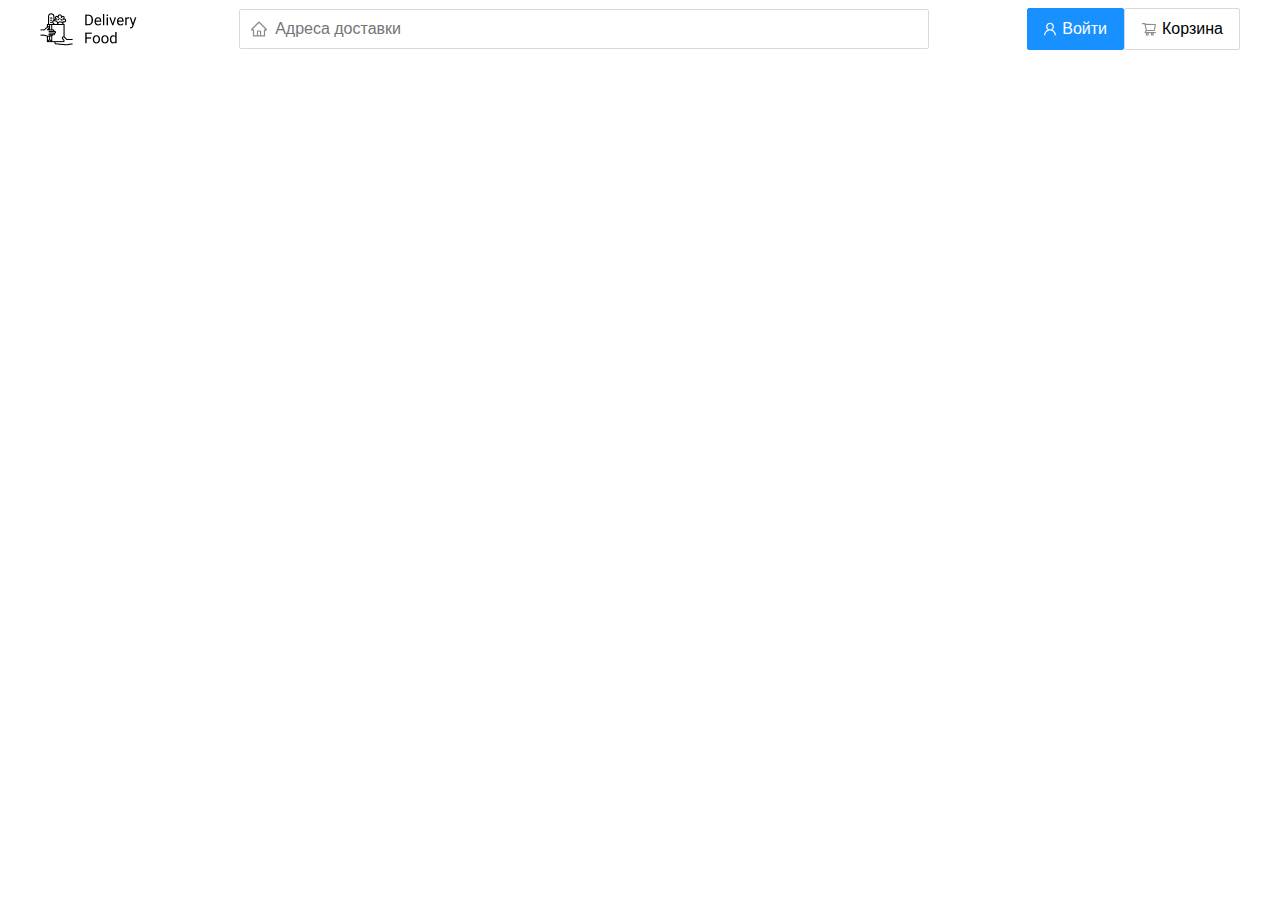
==== index.html @ aa627029 "Start Project" ====
<!DOCTYPE html>
<html lang="ua">

<head>
    <meta charset="UTF-8">
    <meta name="viewport" content="width=device-width, initial-scale=1.0">
    <title>Delivery Food</title>
    <link rel="stylesheet" href="./assets/css/style.css">
</head>

<body>
    <div class="container">
        <header class="header">
            <img src="./assets/img/logo.png" alt="Logo" class="Logo">
            <input type="text" class="input search-input" placeholder="Адреса доставки">
            <div class="buttons">
                <button class="button button-primary">
                    <img src="./assets/img/Vector1.png" alt="log in" class="button-icon">Войти</button>
                <button class="button"><img src="./assets/img/shopping.svg" alt="shopping cart"
                        class="button-icon">Корзина</button>
            </div>
        </header>
    </div>
</body>

</html>
---- assets/css/style.css ----
* {
  box-sizing: border-box;
}
.container {
  max-width: 1200px;
  margin: auto;
}
.header {
  display: flex;
  align-items: center;
  justify-content: space-between;
}
.search-input {
  background-color: #ffffff;
  border: 1px solid #d9d9d9;
  border-radius: 2px;
  height: 40px;
  width: 690px;
  font-size: 16px;
  line-height: 24px;
  background-image: url("../img/Vector.png");
  background-repeat: no-repeat;
  background-position: left 11px center;
  padding-left: 35px;
}
.buttons {
  display: flex;
  align-items: center;
}
.button {
  display: flex;
  align-items: center;
  padding: 8px 16px;
  background-color: #ffffff;
  border: 1px solid #d9d9d9;
  box-sizing: border-box;
  box-shadow: 0px 0px 2px rgba(0, 0, 0, 0, 0015);
  border-radius: 2px;
  font-size: 16px;
  line-height: 24px;
}
.button-primary {
  background-color: #1890ff;
  border: 1px solid #1890ff;
  color: #ffffff;
  margin-right: 10px~;
}
.button-icon {
  margin-right: 6px;
}
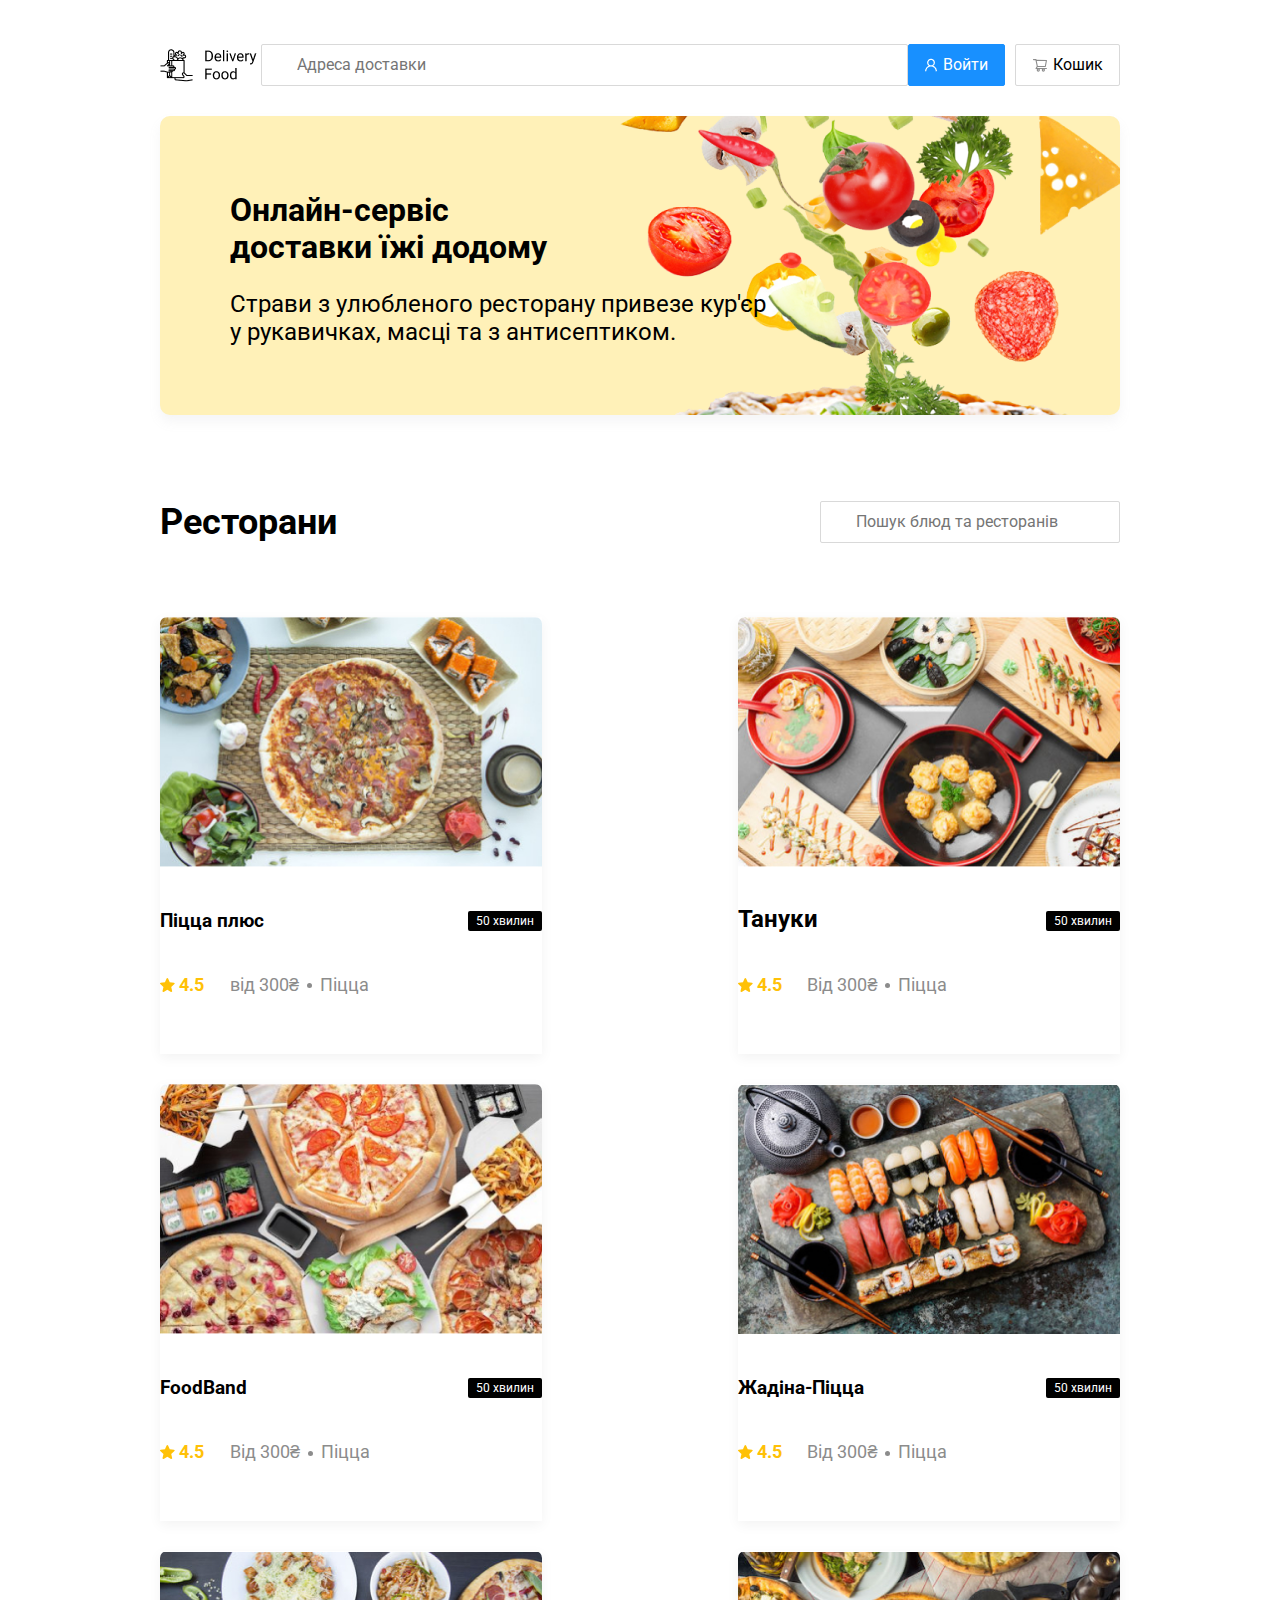
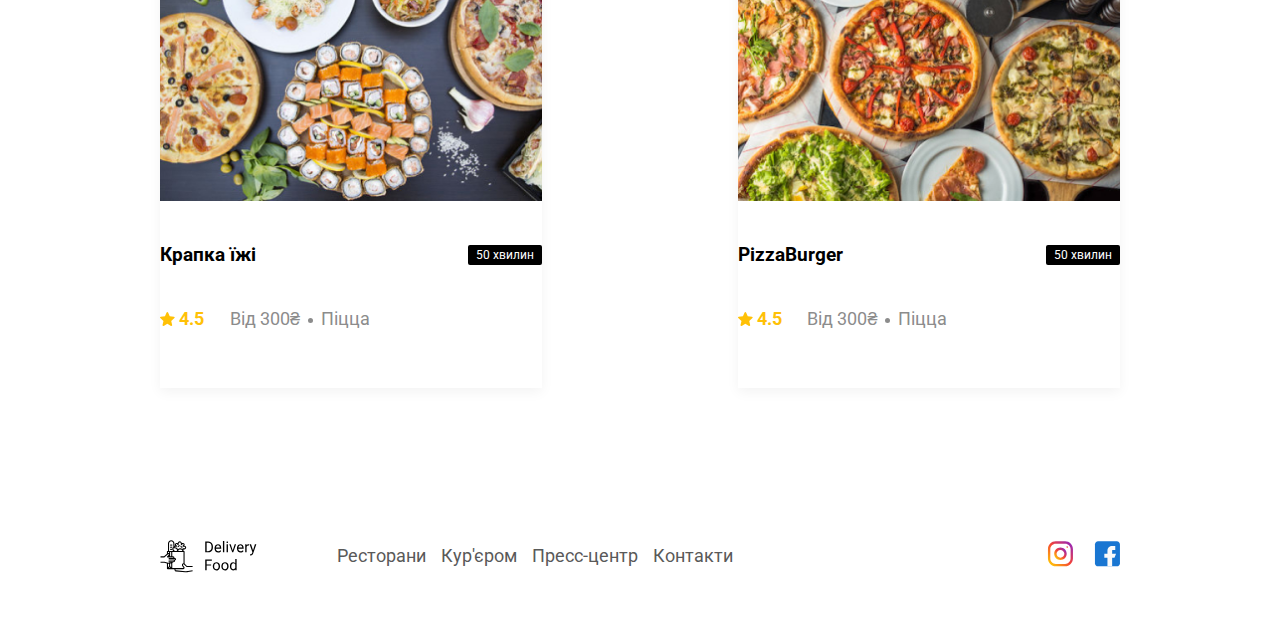
==== commit 61012565: "Done WOrk" ====
--- a/index.html
+++ b/index.html
@@ -5,21 +5,190 @@
     <meta charset="UTF-8">
     <meta name="viewport" content="width=device-width, initial-scale=1.0">
     <title>Delivery Food</title>
+    <link rel="stylesheet" href="./assets/css/normalize.css">
     <link rel="stylesheet" href="./assets/css/style.css">
+    <link rel="preconnect" href="https://fonts.googleapis.com">
+    <link rel="preconnect" href="https://fonts.gstatic.com" crossorigin>
+    <link href="https://fonts.googleapis.com/css2?family=Roboto:wght@100;400;500;700;900&display=swap" rel="stylesheet">
 </head>
 
 <body>
     <div class="container">
         <header class="header">
             <img src="./assets/img/logo.png" alt="Logo" class="Logo">
-            <input type="text" class="input search-input" placeholder="Адреса доставки">
+            <input type="text" class="input input-address" placeholder="Адреса доставки">
             <div class="buttons">
                 <button class="button button-primary">
                     <img src="./assets/img/Vector1.png" alt="log in" class="button-icon">Войти</button>
                 <button class="button"><img src="./assets/img/shopping.svg" alt="shopping cart"
-                        class="button-icon">Корзина</button>
+                        class="button-icon">Кошик</button>
             </div>
         </header>
+        <section class="promo">
+            <h1 class="promo-title">Онлайн-сервіс <br> доставки їжі додому</h1>
+            <p class="promo-text">Страви з улюбленого ресторану привезе кур'єр у рукавичках, масці та з антисептиком.
+            </p>
+        </section>
+        <section class="restaurents">
+            <section class="section-heading">
+                <h2 class="section-title">Ресторани</h2>
+                <input type="text" class="input input-search" placeholder="Пошук блюд та ресторанів">
+            </section>
+            <section class="cards">
+                <div class="card">
+                    <img src="./assets/img/pizza-plus.jpg" alt="pizza-plus" class="card-image">
+                    <div class="card-text">
+                        <div class="card-title">
+                            <h3 class="card-name">Піцца плюс</h3>
+                            <p class="time-for-cook">50 хвилин</p>
+                        </div>
+
+                        <div class="card-info">
+                            <div class="rate">
+                                <img src="./assets/img/Vector.svg" alt="">
+                                <p class="rate-float">4.5</p>
+                            </div>
+
+                            <div class="pricelist">
+                                <p class="price price-coll">від 300₴</p>
+                                <p class="price price-name">Піцца</p>
+                            </div>
+                        </div>
+                    </div>
+                </div>
+
+                <div class="card">
+                    <img src="./assets/img/tanuki.jpg" alt="pizza-plus" class="card-image">
+                    <div class="card-text">
+                        <div class="card-title">
+                            <h3 class="card-name">
+                                <a class="card-link" href="tanuki.html">Тануки</a>
+                            </h3>
+                            <p class="time-for-cook">50 хвилин</p>
+                        </div>
+
+                        <div class="card-info">
+                            <div class="rate">
+                                <img src="./assets/img/Vector.svg" alt="">
+                                <p class="rate-float">4.5</p>
+                            </div>
+
+                            <div class="pricelist">
+                                <p class="price price-coll">Від 300₴</p>
+                                <p class="price price-name">Піцца</p>
+                            </div>
+                        </div>
+                    </div>
+                </div>
+
+                <div class="card">
+                    <img src="./assets/img/foodband.jpg" alt="pizza-plus" class="card-image">
+                    <div class="card-text">
+                        <div class="card-title">
+                            <h3 class="card-name">FoodBand</h3>
+                            <p class="time-for-cook">50 хвилин</p>
+                        </div>
+
+                        <div class="card-info">
+                            <div class="rate">
+                                <img src="./assets/img/Vector.svg" alt="">
+                                <p class="rate-float">4.5</p>
+                            </div>
+
+                            <div class="pricelist">
+                                <p class="price price-coll">Від 300₴</p>
+                                <p class="price price-name">Піцца</p>
+                            </div>
+                        </div>
+                    </div>
+                </div>
+
+                <div class="card">
+                    <img src="./assets/img/jadina-pizza.jpg" alt="pizza-plus" class="card-image">
+                    <div class="card-text">
+                        <div class="card-title">
+                            <h3 class="card-name">Жадіна-Піцца</h3>
+                            <p class="time-for-cook">50 хвилин</p>
+                        </div>
+
+                        <div class="card-info">
+                            <div class="rate">
+                                <img src="./assets/img/Vector.svg" alt="">
+                                <p class="rate-float">4.5</p>
+                            </div>
+
+                            <div class="pricelist">
+                                <p class="price price-coll">Від 300₴</p>
+                                <p class="price price-name">Піцца</p>
+                            </div>
+                        </div>
+                    </div>
+                </div>
+
+                <div class="card">
+                    <img src="./assets/img/dot-food.jpg" alt="pizza-plus" class="card-image">
+                    <div class="card-text">
+                        <div class="card-title">
+                            <h3 class="card-name">Крапка їжі</h3>
+                            <p class="time-for-cook">50 хвилин</p>
+                        </div>
+
+                        <div class="card-info">
+                            <div class="rate">
+                                <img src="./assets/img/Vector.svg" alt="">
+                                <p class="rate-float">4.5</p>
+                            </div>
+
+                            <div class="pricelist">
+                                <p class="price price-coll">Від 300₴</p>
+                                <p class="price price-name">Піцца</p>
+                            </div>
+                        </div>
+                    </div>
+                </div>
+
+                <div class="card">
+                    <img src="./assets/img/pizzaburger.jpg" alt="pizza-plus" class="card-image">
+                    <div class="card-text">
+                        <div class="card-title">
+                            <h3 class="card-name">PizzaBurger</h3>
+                            <p class="time-for-cook">50 хвилин</p>
+                        </div>
+
+                        <div class="card-info">
+                            <div class="rate">
+                                <img src="./assets/img/Vector.svg" alt="">
+                                <p class="rate-float">4.5</p>
+                            </div>
+
+                            <div class="pricelist">
+                                <p class="price price-coll">Від 300₴</p>
+                                <p class="price price-name">Піцца</p>
+                            </div>
+
+                        </div>
+                    </div>
+                </div>
+            </section>
+        </section>
+
+
+        <footer>
+            <div class="help">
+                <img src="./assets/img/logo.svg" alt="Logo" class="logo">
+                <ul class="help-list">
+                    <li class="list-item"><a href="" class="link-list">Ресторани </a></li>
+                    <li class="list-item"><a href="" class="link-list">Кур'єром</a></li>
+                    <li class="list-item"><a href="" class="link-list">Пресс-центр</a></li>
+                    <li class="list-item"><a href="" class="link-list">Контакти</a></li>
+                </ul>
+            </div>
+
+            <div class="social">
+                <a href="" class="social-link"><img src="./assets/img/inst.svg" alt="" class="social-image"></a>
+                <a href="" class="social-link"><img src="./assets/img/fb.svg" alt="" class="social-image"></a>
+            </div>
+        </footer>
     </div>
 </body>
 
--- a/assets/css/style.css
+++ b/assets/css/style.css
@@ -1,5 +1,8 @@
 * {
   box-sizing: border-box;
+}
+body {
+  font-family: "Roboto", sans-serif;
 }
 .container {
   max-width: 1200px;
@@ -9,19 +12,27 @@
   display: flex;
   align-items: center;
   justify-content: space-between;
-}
-.search-input {
+  margin-top: 44px;
+}
+.input {
   background-color: #ffffff;
   border: 1px solid #d9d9d9;
   border-radius: 2px;
-  height: 40px;
-  width: 690px;
   font-size: 16px;
-  line-height: 24px;
-  background-image: url("../img/Vector.png");
+  padding: 8px;
+  padding-left: 35px;
   background-repeat: no-repeat;
   background-position: left 11px center;
-  padding-left: 35px;
+
+  line-height: 24px;
+}
+.input-address {
+  width: 690px;
+  background-image: url("./img/Vector.png");
+}
+.input-search {
+  width: 300px;
+  background-image: url("./img/VectorS.svg");
 }
 .buttons {
   display: flex;
@@ -43,8 +54,282 @@
   background-color: #1890ff;
   border: 1px solid #1890ff;
   color: #ffffff;
-  margin-right: 10px~;
+  margin-right: 10px;
 }
 .button-icon {
   margin-right: 6px;
 }
+.promo {
+  box-shadow: 0px 7px 12px rgba(158, 158, 163, 0.1);
+  background: #fff1b8 url(../img/382142-svetik-removebg-preview.png) no-repeat
+    top right -200px;
+  border-radius: 10px;
+  padding: 55px 70px 45px 70px;
+  margin-top: 30px;
+  margin-bottom: 56px;
+}
+.promo-text {
+  font-style: normal;
+  font-weight: normal;
+  font-size: 24px;
+  line-height: 28px;
+  max-width: 538px;
+}
+.section-heading {
+  display: flex;
+  align-items: center;
+  justify-content: space-between;
+}
+.section-title {
+  font-style: normal;
+  font-weight: bold;
+  font-size: 36px;
+  line-height: 42px;
+  color: #000000;
+}
+.cards {
+  display: flex;
+  flex-wrap: wrap;
+  align-items: flex-start;
+  justify-content: space-between;
+  margin-top: 2.75rem;
+  margin-bottom: 7.02rem;
+}
+.cards .card {
+  max-width: 23.6rem;
+  max-height: 24rem;
+  box-shadow: 0px 4px 12px 0px rgba(0, 0, 0, 0.05);
+  margin-bottom: 1.87rem;
+}
+.card .card-image {
+  border-radius: 0.4375rem 0.4375rem 0rem 0rem;
+  max-width: 100%;
+  max-height: 15.625rem;
+  margin-bottom: 1.29rem;
+  object-fit: cover;
+}
+.card .card-text .card-title {
+  display: flex;
+  justify-content: space-between;
+  align-items: center;
+  margin-bottom: 0;
+}
+.card .card-text .card-title .card-link {
+  color: #000;
+  font-weight: 700;
+  line-height: 1rem;
+  font-size: 1.5rem;
+  text-decoration: none;
+}
+.card .card-text .card-title .time-for-cook {
+  max-height: 1.38rem;
+  font-size: 0.75rem;
+  font-style: normal;
+  font-weight: 400;
+  line-height: 1.25rem;
+  color: #fff;
+  background: #000;
+  padding: 0 0.5rem 0 0.5rem;
+  border-radius: 0.125rem;
+}
+.card .card-text .card-info {
+  margin-bottom: 2.2rem;
+}
+.card .card-text .card-info,
+.rate {
+  display: flex;
+  align-items: center;
+}
+.rate .rate-float {
+  margin-left: 0.25rem;
+  color: #ffc107;
+  font-weight: 700;
+  line-height: 2rem;
+  font-size: 1.125rem;
+}
+.pricelist {
+  margin-left: 1.62rem;
+  display: flex;
+}
+.pricelist .price {
+  color: #8c8c8c;
+  font-weight: 400;
+  line-height: 2rem;
+  font-size: 1.125rem;
+  margin-right: 0.5rem;
+}
+.price-coll::after {
+  content: "";
+  width: 5px;
+  height: 5px;
+  background-color: #8c8c8c;
+  display: inline-block;
+  vertical-align: middle;
+  border-radius: 50%;
+  margin-left: 0.5rem;
+}
+footer,
+.help,
+.help-list,
+.social {
+  display: flex;
+  align-items: center;
+  justify-content: space-between;
+}
+footer {
+  margin-bottom: 3.76rem;
+}
+.list-item {
+  list-style: none;
+  margin-left: 0.94rem;
+}
+.help-list {
+  margin-left: 1.28rem;
+}
+.link-list {
+  text-decoration: none;
+  color: #595959;
+  font-size: 1.125rem;
+  font-weight: 400;
+}
+.social-link {
+  margin-left: 1.31rem;
+}
+.product .info {
+  display: flex;
+  justify-content: left;
+  align-items: center;
+}
+.info .rate {
+  margin: 0 1.88rem 0 1.62rem;
+}
+.card .product-name {
+  font-size: 1.5rem;
+  font-weight: 400;
+  line-height: 2rem;
+  margin-bottom: 0.62rem;
+}
+.button-price .in-sc {
+  border: 1px solid #1890ff;
+  background: #1890ff url(./img/sc.svg) no-repeat right 1rem center;
+  color: #fff;
+  padding: 0 2rem 0 0.7rem;
+  margin-right: 0.63rem;
+  width: 7.75rem;
+}
+.card .compound {
+  max-width: 21rem;
+  color: #8c8c8c;
+  font-size: 1.125rem;
+  font-weight: 400;
+}
+.button-price {
+  display: flex;
+  margin-top: 1.55rem;
+}
+.button-price .product-price {
+  color: #000;
+  font-size: 1.25rem;
+  font-weight: 700;
+  line-height: 2rem;
+}
+.card .product-image {
+  border-radius: 0.4375rem 0.4375rem 0rem 0rem;
+}
+@media (max-width: 1366px) {
+  .container {
+    max-width: 960px;
+  }
+  .cards .card {
+    max-width: 40%;
+    max-height: 20%;
+    margin-bottom: 1.87rem;
+  }
+}
+@media (max-width: 1000px) {
+  .container {
+    max-width: 760px;
+  }
+  .promo {
+    max-height: 10.75rem;
+    background-size: 25rem;
+  }
+  .main-text {
+    padding: 1.95rem 0 2.95rem 2.43rem;
+  }
+  .promo .main-text .title {
+    font-size: 1.5rem;
+  }
+  .promo .main-text .text {
+    font-size: 1rem;
+  }
+  .cards .card {
+    max-width: 20.6rem;
+    max-height: 21rem;
+    margin-bottom: 1.87rem;
+  }
+}
+@media (max-width: 800px) {
+  .container {
+    max-width: 550px;
+  }
+  .cards {
+    justify-content: center;
+  }
+  .shopping-cart {
+    width: 6.2rem;
+    font-size: 0.7rem;
+  }
+  .help-list {
+    margin-left: 0.7rem;
+  }
+  .link-list {
+    font-size: 0.8rem;
+    margin-left: 0.3rem;
+  }
+  .social-link {
+    margin-left: 0.8rem;
+  }
+}
+@media (max-width: 600px) {
+  .container {
+    max-width: 450px;
+    overflow: hidden;
+  }
+  .promo {
+    max-height: 7.75rem;
+    background-size: 18rem;
+  }
+  .main-text {
+    padding: 0.95rem 0 0.95rem 0.43rem;
+  }
+  .promo .main-text .title {
+    font-size: 1rem;
+  }
+  .promo .main-text .text {
+    font-size: 0.5rem;
+  }
+  .help .logo {
+    visibility: hidden;
+  }
+  .help {
+    flex: 0.5;
+  }
+  .social {
+    flex: 0.3;
+  }
+  footer {
+    justify-content: end;
+    margin-bottom: 1.76rem;
+  }
+  .link-list {
+    font-size: 0.7rem;
+    margin-left: 0.3rem;
+  }
+  .rests .heading .rests-imput {
+    flex-wrap: wrap;
+  }
+  .rests .heading .title {
+    flex-basis: 100%;
+  }
+}
